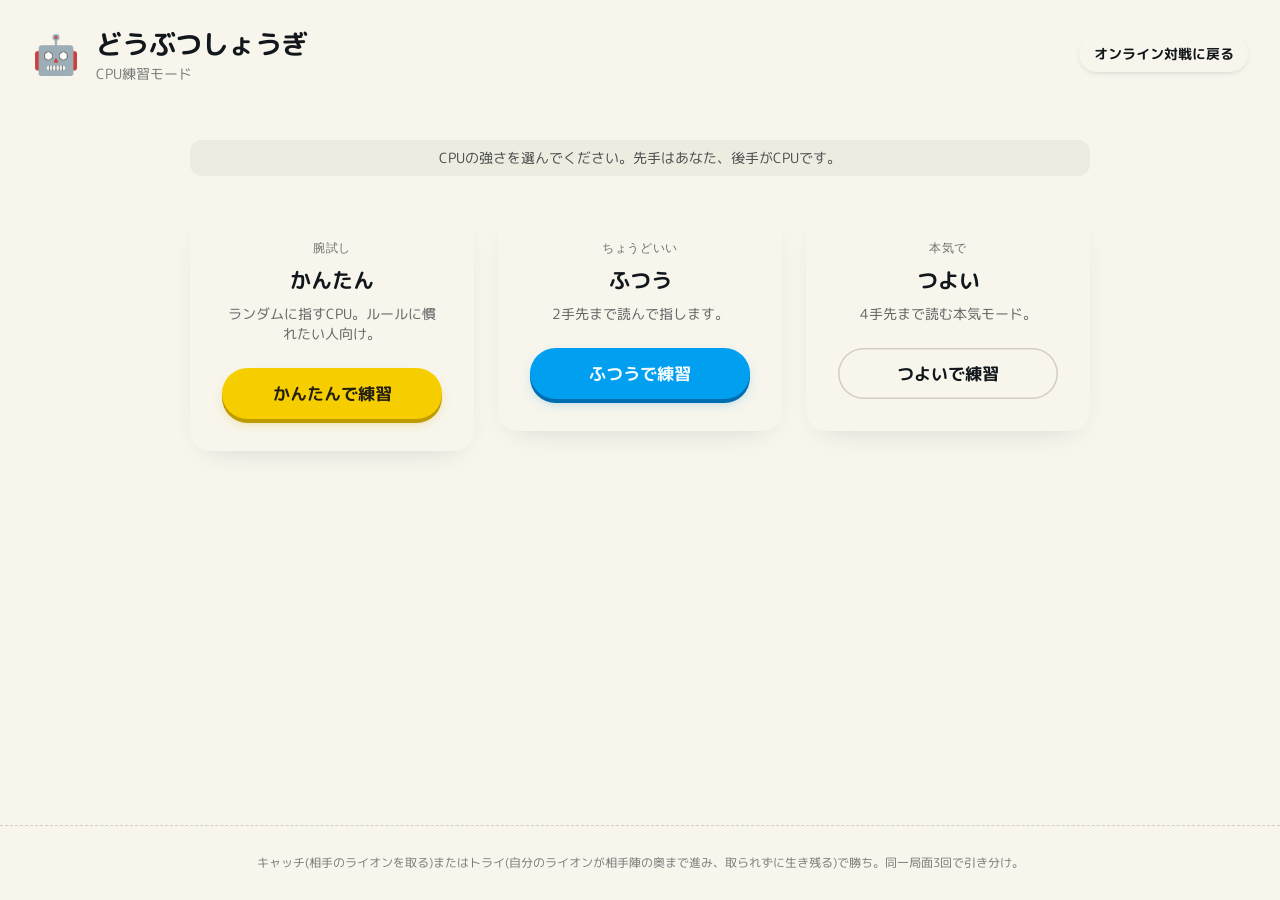
==== practice.html @ aa0f06c0 "CPU対戦モードを追加(3段階の強さ) js/cpu-ai.js: - ミニマックス+アルファベータ枝刈りによるCPU思考ルーチン(Firebase非依存) - かんたん=完全ランダム、ふつう=2手読" ====
<!DOCTYPE html>
<html lang="ja">
<head>
<meta charset="UTF-8" />
<meta name="viewport" content="width=device-width, initial-scale=1.0" />
<title>どうぶつしょうぎ CPU練習</title>
<link rel="preconnect" href="https://fonts.googleapis.com" />
<link rel="preconnect" href="https://fonts.gstatic.com" crossorigin />
<link href="https://fonts.googleapis.com/css2?family=Plus+Jakarta+Sans:wght@500;600;700&family=M+PLUS+Rounded+1c:wght@400;500;700;800&family=JetBrains+Mono:wght@500;600&display=swap" rel="stylesheet" />
<link rel="stylesheet" href="css/tokens.css" />
<link rel="stylesheet" href="css/style.css?v=5" />
</head>
<body>
  <header class="masthead">
    <div class="wordmark">
      <span class="character-mark" aria-hidden="true">🤖</span>
      <div>
        <h1>どうぶつしょうぎ</h1>
        <p class="wordmark-sub">CPU練習モード</p>
      </div>
    </div>
    <a class="btn btn--outline btn--sm" href="index.html">オンライン対戦に戻る</a>
  </header>

  <main>
    <!-- 難易度選択画面 -->
    <section id="select-screen" class="screen">
      <p class="status-msg">CPUの強さを選んでください。先手はあなた、後手がCPUです。</p>

      <div class="lobby-grid difficulty-grid">
        <div class="lobby-card difficulty-card">
          <span class="mono-label">腕試し</span>
          <h2>かんたん</h2>
          <p class="lobby-card-copy">ランダムに指すCPU。ルールに慣れたい人向け。</p>
          <button class="btn btn--pear difficulty-btn" data-difficulty="easy">かんたんで練習</button>
        </div>

        <div class="lobby-card difficulty-card">
          <span class="mono-label">ちょうどいい</span>
          <h2>ふつう</h2>
          <p class="lobby-card-copy">2手先まで読んで指します。</p>
          <button class="btn btn--cyan difficulty-btn" data-difficulty="normal">ふつうで練習</button>
        </div>

        <div class="lobby-card difficulty-card">
          <span class="mono-label">本気で</span>
          <h2>つよい</h2>
          <p class="lobby-card-copy">4手先まで読む本気モード。</p>
          <button class="btn btn--outline difficulty-btn" data-difficulty="hard">つよいで練習</button>
        </div>
      </div>
    </section>

    <!-- 対局画面 -->
    <section id="game-screen" class="screen hidden">
      <div class="game-header">
        <div class="room-chip">
          相手 <span id="difficulty-display" class="mono-num"></span>
        </div>
        <button id="change-difficulty-btn" class="btn btn--outline btn--sm">難易度を変える</button>
      </div>

      <p id="turn-indicator" class="status-msg"></p>
      <div id="result-msg" class="result-msg hidden"></div>
      <div class="game-actions">
        <button id="retry-btn" class="btn btn--pear hidden">もう一度</button>
      </div>

      <div class="game-area">
        <div class="hand hand--gote" id="hand-gote">
          <h3>CPU 持ち駒</h3>
          <div class="hand-pieces" id="hand-gote-pieces"></div>
        </div>

        <div id="board" class="board"></div>

        <div class="hand hand--sente" id="hand-sente">
          <h3>あなたの持ち駒</h3>
          <div class="hand-pieces" id="hand-sente-pieces"></div>
        </div>
      </div>
    </section>
  </main>

  <footer>
    <p>キャッチ(相手のライオンを取る)またはトライ(自分のライオンが相手陣の奥まで進み、取られずに生き残る)で勝ち。同一局面3回で引き分け。</p>
  </footer>

  <script src="js/game-logic.js?v=5"></script>
  <script src="js/cpu-ai.js?v=1"></script>
  <script src="js/practice.js?v=1"></script>
</body>
</html>
---- css/tokens.css ----
/* Hallmark tokens · genre: playful · theme: Hum (adapted for an app, not a marketing page) */
:root {
  /* paper — cream, never pure white */
  --color-paper: oklch(97% 0.012 95);
  --color-paper-2: oklch(94% 0.016 95);
  --color-paper-3: oklch(91% 0.020 95);

  /* ink — near-black with a cool tilt, never pure black */
  --color-ink: oklch(20% 0.012 250);
  --color-ink-2: oklch(42% 0.02 250);

  /* multi-accent: pear = sente / primary, cyan = gote / secondary, coral = pop / win */
  --color-accent: oklch(86% 0.18 95);
  --color-accent-deep: oklch(70% 0.16 95);
  --color-accent-ink: oklch(24% 0.03 95);

  --color-accent-2: oklch(66% 0.18 235);
  --color-accent-2-deep: oklch(50% 0.16 235);
  --color-accent-2-ink: oklch(98% 0.01 235);

  --color-accent-3: oklch(68% 0.24 18);
  --color-accent-3-deep: oklch(52% 0.20 18);
  --color-accent-3-ink: oklch(98% 0.01 18);

  --color-mint: oklch(80% 0.16 150);
  --color-focus: oklch(55% 0.20 250);
  --color-rule: oklch(85% 0.02 95);

  /* type */
  --font-display: "Plus Jakarta Sans", "M PLUS Rounded 1c", sans-serif;
  --font-body: "M PLUS Rounded 1c", "Plus Jakarta Sans", sans-serif;
  --font-mono: "JetBrains Mono", monospace;

  --text-xs: 0.75rem;
  --text-sm: 0.875rem;
  --text-md: 1.05rem;
  --text-lg: 1.3rem;
  --text-xl: 1.7rem;
  --text-display: clamp(1.7rem, 3vw + 1rem, 2.4rem);

  /* 4pt spacing scale */
  --space-3xs: 0.25rem;
  --space-2xs: 0.5rem;
  --space-xs: 0.75rem;
  --space-sm: 1rem;
  --space-md: 1.5rem;
  --space-lg: 2rem;
  --space-xl: 3rem;
  --space-2xl: 4.5rem;

  /* radii — Hum is the rounded theme, no square corners */
  --radius-card: 20px;
  --radius-pill: 999px;
  --radius-input: 12px;
  --radius-cell: 10px;

  /* motion */
  --ease-spring: cubic-bezier(0.34, 1.56, 0.64, 1);
  --ease-snap: cubic-bezier(0.22, 1, 0.36, 1);
  --ease-out: cubic-bezier(0.16, 1, 0.3, 1);
  --dur-short: 140ms;
  --dur-med: 220ms;
}

@media (prefers-reduced-motion: reduce) {
  :root {
    --ease-spring: var(--ease-out);
  }
}
---- css/style.css ----
/* Hallmark · pre-emit critique: P5 H4 E4 S4 R4 V4
 * genre: playful · theme: Hum (adapted: app, not a marketing page — no macrostructure
 *   catalog pick; structure follows the app's own two screens: Lobby + Board)
 * nav: n/a (utility masthead) · footer: Ft2 inline single line
 * designed-as-app
 */

* {
  box-sizing: border-box;
}

html, body {
  overflow-x: clip;
}

body {
  margin: 0;
  min-height: 100vh;
  display: flex;
  flex-direction: column;
  background: var(--color-paper);
  color: color-mix(in oklch, var(--color-ink) 88%, transparent);
  font-family: var(--font-body);
  font-feature-settings: "ss01" on;
}

h1, h2, h3 {
  font-family: var(--font-display);
  font-weight: 700;
  margin: 0;
  color: var(--color-ink);
}

.mono-label, .mono-num {
  font-family: var(--font-mono);
  font-variant-numeric: tabular-nums;
  letter-spacing: 0.06em;
}

.mono-label {
  display: inline-block;
  font-size: var(--text-xs);
  text-transform: uppercase;
  color: color-mix(in oklch, var(--color-ink) 60%, transparent);
  margin-bottom: var(--space-2xs);
}

/* ---------- masthead ---------- */

.masthead {
  display: flex;
  align-items: center;
  justify-content: space-between;
  gap: var(--space-md);
  flex-wrap: wrap;
  padding: var(--space-md) var(--space-lg);
}

.wordmark {
  display: flex;
  align-items: center;
  gap: var(--space-sm);
}

.character-mark {
  font-size: 2.4rem;
  line-height: 1;
  animation: character-pulse 4s var(--ease-out) infinite;
  transform-origin: center;
}

@keyframes character-pulse {
  0%, 100% { transform: scale(1) rotate(0deg); }
  50% { transform: scale(1.06) rotate(-4deg); }
}

.masthead h1 {
  font-size: var(--text-xl);
  letter-spacing: -0.02em;
}

.wordmark-sub {
  margin: 0;
  font-size: var(--text-sm);
  color: color-mix(in oklch, var(--color-ink) 55%, transparent);
}

.qr-block {
  margin: 0;
  display: flex;
  flex-direction: column;
  align-items: center;
  gap: var(--space-3xs);
  background: var(--color-paper-2);
  border-radius: var(--radius-card);
  padding: var(--space-xs);
}

.qr-block img {
  display: block;
  border-radius: var(--radius-input);
}

.qr-block figcaption {
  font-size: var(--text-xs);
  color: color-mix(in oklch, var(--color-ink) 55%, transparent);
}

/* ---------- layout shells ---------- */

main {
  flex: 1;
  display: flex;
  flex-direction: column;
  align-items: center;
  padding: var(--space-md) var(--space-lg) var(--space-2xl);
  width: 100%;
}

.screen.hidden, .hidden {
  display: none;
}

.status-msg {
  text-align: center;
  margin: var(--space-2xs) 0;
  padding: var(--space-2xs) var(--space-sm);
  background: var(--color-paper-2);
  border-radius: var(--radius-input);
  color: color-mix(in oklch, var(--color-ink) 75%, transparent);
  font-size: var(--text-sm);
}

.error-msg {
  color: var(--color-accent-3-deep);
  min-height: 1.2em;
  text-align: center;
  font-weight: 600;
}

/* 自分の番のときは手番表示を目立たせる */
.status-msg--mine {
  background: var(--color-accent);
  color: var(--color-accent-ink);
  font-weight: 700;
}

.result-msg {
  position: relative;
  text-align: center;
  font-size: var(--text-lg);
  font-weight: 700;
  font-family: var(--font-display);
  padding: var(--space-sm);
  background: var(--color-accent-3);
  color: var(--color-accent-3-ink);
  border-radius: var(--radius-card);
  margin: var(--space-2xs) 0;
  overflow: visible;
}

.result-msg--lose {
  background: var(--color-paper-3);
  color: var(--color-ink);
}

.result-msg--draw {
  background: var(--color-accent-2);
  color: var(--color-accent-2-ink);
}

.game-actions {
  display: flex;
  gap: var(--space-sm);
  align-items: center;
  justify-content: center;
  flex-wrap: wrap;
  margin: var(--space-2xs) 0 var(--space-sm);
}

.game-actions:empty {
  display: none;
}

/* ロビーのルール説明 */
.rules {
  width: 100%;
  max-width: 720px;
  margin-top: var(--space-lg);
  background: var(--color-paper-2);
  border-radius: var(--radius-card);
  padding: var(--space-sm) var(--space-md);
  font-size: var(--text-sm);
}

.rules summary {
  cursor: pointer;
  font-family: var(--font-display);
  font-weight: 700;
  color: var(--color-ink);
}

.rules ul {
  margin: var(--space-sm) 0 0;
  padding-left: 1.2em;
  line-height: 1.7;
}

.rules li + li {
  margin-top: var(--space-3xs);
}

.hand-empty {
  align-self: center;
  font-size: var(--text-xs);
  color: color-mix(in oklch, var(--color-ink) 45%, transparent);
}

/* ---------- lobby ---------- */

.lobby-grid {
  display: grid;
  grid-template-columns: 1.2fr 1fr;
  gap: var(--space-md);
  width: 100%;
  max-width: 720px;
  margin-top: var(--space-lg);
  align-items: start;
}

@media (max-width: 640px) {
  .lobby-grid {
    grid-template-columns: minmax(0, 1fr);
  }
}

.lobby-card {
  background: var(--color-paper);
  border-radius: var(--radius-card);
  padding: var(--space-lg);
  box-shadow: 0 12px 32px -18px oklch(20% 0.012 250 / 0.18);
}

.lobby-card--primary {
  background: var(--color-paper-2);
}

.lobby-card--secondary {
  background: var(--color-paper);
  border: 1.5px solid var(--color-rule);
}

.lobby-card h2 {
  font-size: var(--text-lg);
  margin-bottom: var(--space-2xs);
}

.lobby-card-copy {
  margin: 0 0 var(--space-md);
  color: color-mix(in oklch, var(--color-ink) 65%, transparent);
  font-size: var(--text-sm);
}

.lobby-card input {
  width: 100%;
  padding: var(--space-sm);
  font-family: var(--font-mono);
  font-size: var(--text-xl);
  letter-spacing: 0.3em;
  text-align: center;
  border: 1.5px solid var(--color-rule);
  border-radius: var(--radius-input);
  margin-bottom: var(--space-sm);
  background: var(--color-paper);
  color: var(--color-ink);
}

.lobby-card input:focus-visible {
  outline: 3px solid var(--color-focus);
  outline-offset: 2px;
}

/* ---------- button system (Hum canonical) ---------- */

.btn {
  --btn-face: var(--color-accent);
  --btn-ink: var(--color-ink);
  --btn-edge: var(--color-accent-deep);
  --btn-cast: oklch(76% 0.20 95 / 0.4);
  display: inline-flex;
  align-items: center;
  justify-content: center;
  gap: 0.5em;
  padding: 0.8rem 1.4rem;
  font-family: var(--font-display);
  font-weight: 600;
  font-size: var(--text-md);
  white-space: nowrap;
  text-decoration: none;
  border: 0;
  border-radius: var(--radius-pill);
  color: var(--btn-ink);
  background: var(--btn-face);
  cursor: pointer;
  position: relative;
  isolation: isolate;
  box-shadow: 0 4px 0 0 var(--btn-edge), 0 6px 12px -3px var(--btn-cast);
  transform: translateY(0);
  transition: transform var(--dur-short) var(--ease-snap),
              box-shadow var(--dur-short) var(--ease-snap),
              background-color 160ms, opacity 160ms;
}

.btn:hover:not(:disabled) {
  transform: translateY(-2px);
  box-shadow: 0 6px 0 0 var(--btn-edge), 0 12px 22px -4px var(--btn-cast);
}

.btn:active:not(:disabled) {
  transform: translateY(3px);
  box-shadow: 0 1px 0 0 var(--btn-edge), 0 2px 6px -2px var(--btn-cast);
  transition-duration: 70ms;
}

.btn:focus-visible {
  outline: 3px solid color-mix(in oklch, var(--btn-edge) 70%, var(--color-focus));
  outline-offset: 3px;
}

.btn:disabled {
  opacity: 0.5;
  cursor: not-allowed;
  pointer-events: none;
  transform: none;
  box-shadow: 0 4px 0 0 var(--btn-edge);
}

.btn--pear {
  --btn-face: var(--color-accent);
  --btn-edge: var(--color-accent-deep);
  --btn-ink: var(--color-accent-ink);
  --btn-cast: oklch(76% 0.20 95 / 0.4);
}

.btn--cyan {
  --btn-face: var(--color-accent-2);
  --btn-edge: var(--color-accent-2-deep);
  --btn-ink: var(--color-accent-2-ink);
  --btn-cast: oklch(60% 0.18 235 / 0.35);
}

.btn--soft {
  background: var(--color-paper-3);
  color: var(--color-ink);
  box-shadow: 0 2px 8px -4px oklch(20% 0.012 250 / 0.25);
}

.btn--soft:hover:not(:disabled) {
  transform: translateY(-1px);
  box-shadow: 0 4px 12px -4px oklch(20% 0.012 250 / 0.3);
}

.btn--soft:active:not(:disabled) {
  transform: translateY(1px);
}

.btn--outline {
  background: transparent;
  color: var(--color-ink);
  box-shadow: inset 0 0 0 1.5px var(--color-rule);
}

.btn--outline.btn--cyan {
  color: var(--color-accent-2-deep);
  box-shadow: inset 0 0 0 1.5px var(--color-accent-2);
}

.btn--outline:hover:not(:disabled) {
  transform: translateY(-1px);
  background: var(--color-paper-2);
}

.btn--outline:active:not(:disabled) {
  transform: translateY(1px);
}

.btn--sm {
  padding: 0.5rem 0.9rem;
  font-size: var(--text-sm);
  box-shadow: 0 2px 0 0 var(--btn-edge), 0 4px 8px -3px var(--btn-cast);
}

.btn--sm.btn--soft, .btn--sm.btn--outline {
  box-shadow: 0 2px 6px -3px oklch(20% 0.012 250 / 0.25);
}

/* ---------- game header ---------- */

.game-header {
  display: flex;
  flex-wrap: wrap;
  gap: var(--space-sm);
  align-items: center;
  justify-content: space-between;
  width: 100%;
  max-width: 640px;
  margin-bottom: var(--space-xs);
}

.room-chip {
  display: flex;
  align-items: center;
  gap: var(--space-xs);
  background: var(--color-paper-2);
  padding: var(--space-2xs) var(--space-sm);
  border-radius: var(--radius-pill);
  font-size: var(--text-sm);
}

#room-code-display {
  font-weight: 700;
  font-size: var(--text-md);
}

#player-role {
  font-family: var(--font-display);
  font-weight: 700;
  font-size: var(--text-sm);
  padding: var(--space-2xs) var(--space-sm);
  border-radius: var(--radius-pill);
}

#player-role.role-sente {
  background: var(--color-accent);
  color: var(--color-accent-ink);
}

#player-role.role-gote {
  background: var(--color-accent-2);
  color: var(--color-accent-2-ink);
}

#player-role.role-spectator {
  background: var(--color-paper-3);
  color: color-mix(in oklch, var(--color-ink) 60%, transparent);
}

/* ---------- board ---------- */

.game-area {
  display: flex;
  flex-direction: column;
  align-items: center;
  gap: var(--space-sm);
  width: 100%;
}

/* 通常(先手視点): 後手トレイ→盤→先手トレイ。後手番でプレイ中は自分のトレイを手前(下)に反転する */
.hand--gote { order: 1; }
.board { order: 2; }
.hand--sente { order: 3; }

.game-area.flipped .hand--gote { order: 3; }
.game-area.flipped .hand--sente { order: 1; }

.board {
  display: grid;
  grid-template-columns: repeat(3, minmax(0, 90px));
  grid-template-rows: repeat(4, 90px);
  gap: 4px;
  background: color-mix(in oklch, var(--color-ink) 70%, var(--color-accent) 10%);
  padding: 6px;
  border-radius: var(--radius-card);
  box-shadow: 0 16px 36px -20px oklch(20% 0.012 250 / 0.35);
}

.cell {
  background: var(--color-paper-2);
  display: flex;
  align-items: center;
  justify-content: center;
  font-size: 1.6rem;
  border-radius: var(--radius-cell);
  cursor: default;
  user-select: none;
  position: relative;
}

.cell.selectable {
  cursor: pointer;
}

.cell.selected {
  outline: 3px solid var(--color-accent-3);
  outline-offset: -3px;
}

.cell.destination::after {
  content: "";
  position: absolute;
  width: 18px;
  height: 18px;
  border-radius: 50%;
  background: color-mix(in oklch, var(--color-mint) 80%, black 10%);
  z-index: 2;
}

/* 駒にカーソルを載せたときの「この駒はここへ行ける」プレビュー */
.cell.reachable-preview {
  box-shadow: inset 0 0 0 3px color-mix(in oklch, var(--color-mint) 70%, var(--color-paper));
}

.cell.reachable-preview:not(.destination)::after {
  content: "";
  position: absolute;
  width: 14px;
  height: 14px;
  border-radius: 50%;
  background: color-mix(in oklch, var(--color-mint) 80%, black 10%);
  opacity: 0.8;
  z-index: 2;
}

/* 相手の駒があるマスへ行ける場合は、駒の上に「取れる」印を出す */
.cell.reachable-preview:has(.piece)::after,
.cell.destination:has(.piece)::after {
  width: auto;
  height: auto;
  top: 4px;
  left: 50%;
  transform: translateX(-50%);
  border-radius: var(--radius-pill);
  padding: 1px 6px;
  font-family: var(--font-display);
  font-size: 10px;
  font-weight: 700;
  color: var(--color-accent-3-ink);
  background: var(--color-accent-3);
  content: "とれる";
  opacity: 1;
  z-index: 4;
}

/* 直前の手(動かした元と先)を薄く示す */
.cell.last-move {
  background: color-mix(in oklch, var(--color-accent-3) 22%, var(--color-paper-2));
  box-shadow: inset 0 0 0 3px color-mix(in oklch, var(--color-accent-3) 45%, var(--color-paper-2));
}

.piece {
  position: relative;
  display: flex;
  flex-direction: column;
  align-items: center;
  justify-content: center;
  width: 78px;
  height: 78px;
  border-radius: calc(var(--radius-cell) - 2px);
  font-weight: 700;
  font-family: var(--font-display);
  line-height: 1.1;
  transition: transform var(--dur-med) var(--ease-spring);
}

.piece-name {
  font-size: var(--text-xs);
}

/* 駒の面の方向ドット。本物のどうぶつしょうぎと同じ表記。
   dr-1=前(上) / dr0=横 / dr1=後ろ(下)、dc-1=左 / dc0=中央 / dc1=右 */
.move-dot {
  position: absolute;
  width: 7px;
  height: 7px;
  border-radius: 50%;
  background: currentColor;
  opacity: 0.85;
  pointer-events: none;
}

.move-dot.dr-1 { top: 5px; }
.move-dot.dr0  { top: 50%; margin-top: -3.5px; }
.move-dot.dr1  { bottom: 5px; }
.move-dot.dc-1 { left: 5px; }
.move-dot.dc0  { left: 50%; margin-left: -3.5px; }
.move-dot.dc1  { right: 5px; }

.piece.owner-sente {
  background: var(--color-accent);
  color: var(--color-accent-ink);
}

.piece.owner-gote {
  background: var(--color-accent-2);
  color: var(--color-accent-2-ink);
}

.piece.piece-rotated {
  transform: rotate(180deg);
}

.piece .emoji {
  font-size: 1.4rem;
}

/* ---------- hand trays — colour-coded to each player's accent ---------- */

.hand {
  border-radius: var(--radius-card);
  padding: var(--space-xs) var(--space-md);
  min-width: 280px;
  max-width: 100%;
  text-align: center;
}

.hand--gote {
  background: color-mix(in oklch, var(--color-accent-2) 10%, var(--color-paper));
}

.hand--sente {
  background: color-mix(in oklch, var(--color-accent) 14%, var(--color-paper));
}

.hand h3 {
  margin: var(--space-3xs) 0;
  font-size: var(--text-sm);
  font-weight: 600;
  color: color-mix(in oklch, var(--color-ink) 70%, transparent);
}

.hand-pieces {
  display: flex;
  gap: var(--space-2xs);
  justify-content: center;
  flex-wrap: wrap;
  min-height: 50px;
}

.hand-piece {
  width: 46px;
  height: 46px;
  border-radius: var(--radius-input);
  background: var(--color-paper);
  box-shadow: 0 4px 10px -6px oklch(20% 0.012 250 / 0.3);
  display: flex;
  align-items: center;
  justify-content: center;
  font-size: 1.3rem;
  cursor: pointer;
  transition: transform var(--dur-med) var(--ease-spring), box-shadow var(--dur-short) var(--ease-out);
}

.hand-piece:hover:not(.disabled) {
  transform: translateY(-3px);
  box-shadow: 0 8px 16px -8px oklch(20% 0.012 250 / 0.35);
}

.hand-piece.selected {
  outline: 3px solid var(--color-accent-3);
}

.hand-piece.disabled {
  cursor: default;
  opacity: 0.55;
}

/* ---------- star-burst micro-celebration on win ---------- */

.star-burst {
  position: absolute;
  width: 26px;
  height: 26px;
  top: 50%;
  left: 50%;
  margin: -13px 0 0 -13px;
  background:
    linear-gradient(90deg, transparent 47%, var(--color-paper) 47% 53%, transparent 53%),
    linear-gradient(0deg,  transparent 47%, var(--color-paper) 47% 53%, transparent 53%);
  animation: star-burst 480ms var(--ease-snap) forwards;
  pointer-events: none;
}

@keyframes star-burst {
  0%   { transform: scale(0) rotate(0deg);   opacity: 1; }
  60%  { transform: scale(2.2) rotate(35deg); opacity: 0.85; }
  100% { transform: scale(3) rotate(45deg); opacity: 0; }
}

footer {
  text-align: center;
  padding: var(--space-sm);
  font-size: var(--text-xs);
  color: color-mix(in oklch, var(--color-ink) 55%, transparent);
  border-top: 1px dashed var(--color-rule);
  margin-top: var(--space-lg);
}

@media (prefers-reduced-motion: reduce) {
  .character-mark { animation: none; }
  .hand-piece, .piece, .btn { transition: none; }
  .star-burst { animation: none; opacity: 0; }
}

/* ---------- 大会モード ---------- */

.lobby-card--wide {
  width: 100%;
  max-width: 720px;
  margin-top: var(--space-md);
  background: color-mix(in oklch, var(--color-accent-2) 8%, var(--color-paper));
}

.field {
  display: block;
  margin-bottom: var(--space-sm);
  text-align: left;
}

.field > span {
  display: block;
  font-size: var(--text-xs);
  color: color-mix(in oklch, var(--color-ink) 60%, transparent);
  margin-bottom: var(--space-3xs);
}

.field input, .field select {
  width: 100%;
  padding: var(--space-xs) var(--space-sm);
  font-family: var(--font-body);
  font-size: var(--text-md);
  border: 1.5px solid var(--color-rule);
  border-radius: var(--radius-input);
  background: var(--color-paper);
  color: var(--color-ink);
  margin-bottom: 0;
}

.field input:focus-visible, .field select:focus-visible {
  outline: 3px solid var(--color-focus);
  outline-offset: 2px;
}

.lobby-card .field input[inputmode="numeric"] {
  font-family: var(--font-mono);
  letter-spacing: 0.3em;
  text-align: center;
  font-size: var(--text-xl);
}

.status-badge {
  font-family: var(--font-display);
  font-weight: 700;
  font-size: var(--text-sm);
  padding: var(--space-2xs) var(--space-sm);
  border-radius: var(--radius-pill);
  background: var(--color-paper-3);
}

.status-badge--running { background: var(--color-accent); color: var(--color-accent-ink); }
.status-badge--finished { background: var(--color-accent-2); color: var(--color-accent-2-ink); }

.t-layout {
  display: grid;
  grid-template-columns: minmax(0, 1fr) minmax(0, 1.4fr);
  gap: var(--space-md);
  width: 100%;
  max-width: 820px;
  margin-top: var(--space-sm);
}

@media (max-width: 640px) {
  .t-layout { grid-template-columns: minmax(0, 1fr); }
}

.t-card {
  background: var(--color-paper-2);
  border-radius: var(--radius-card);
  padding: var(--space-md);
  width: 100%;
  max-width: 820px;
  margin-top: var(--space-md);
  min-width: 0;
}

.t-layout .t-card { margin-top: 0; }

.t-card h3 {
  font-size: var(--text-md);
  margin-bottom: var(--space-xs);
}

.t-player-list {
  list-style: none;
  margin: 0 0 var(--space-sm);
  padding: 0;
  display: flex;
  flex-direction: column;
  gap: var(--space-3xs);
}

.t-player-list li {
  display: flex;
  align-items: center;
  gap: var(--space-2xs);
  padding: var(--space-2xs) var(--space-xs);
  background: var(--color-paper);
  border-radius: var(--radius-input);
}

.tag {
  display: inline-block;
  font-size: var(--text-xs);
  padding: 1px 8px;
  border-radius: var(--radius-pill);
  background: var(--color-paper-3);
  color: color-mix(in oklch, var(--color-ink) 70%, transparent);
  white-space: nowrap;
}

.tag--me { background: var(--color-accent); color: var(--color-accent-ink); }
.tag--done { background: var(--color-mint); color: var(--color-ink); }

.standings {
  width: 100%;
  border-collapse: collapse;
  font-size: var(--text-sm);
}

.standings th, .standings td {
  padding: var(--space-2xs) var(--space-xs);
  text-align: center;
  border-bottom: 1px dashed var(--color-rule);
}

.standings th:nth-child(2), .standings td:nth-child(2) { text-align: left; }
.standings th { font-weight: 600; color: color-mix(in oklch, var(--color-ink) 60%, transparent); }
.standings tr.me td { background: color-mix(in oklch, var(--color-accent) 25%, var(--color-paper)); }
.standings tr.me td:first-child { border-radius: var(--radius-input) 0 0 var(--radius-input); }
.standings tr.me td:last-child { border-radius: 0 var(--radius-input) var(--radius-input) 0; }

.round + .round { margin-top: var(--space-sm); }

.round h4 {
  font-family: var(--font-mono);
  font-size: var(--text-xs);
  letter-spacing: 0.08em;
  color: color-mix(in oklch, var(--color-ink) 55%, transparent);
  margin: 0 0 var(--space-2xs);
}

.match {
  display: flex;
  align-items: center;
  justify-content: space-between;
  gap: var(--space-sm);
  padding: var(--space-2xs) var(--space-sm);
  background: var(--color-paper);
  border-radius: var(--radius-input);
  flex-wrap: wrap;
}

.match + .match { margin-top: var(--space-3xs); }

.match--mine {
  box-shadow: inset 0 0 0 2px var(--color-accent);
}

.match-names {
  display: flex;
  align-items: center;
  gap: var(--space-2xs);
  font-weight: 600;
  min-width: 0;
}

.match-names .vs {
  font-family: var(--font-mono);
  font-size: var(--text-xs);
  color: color-mix(in oklch, var(--color-ink) 45%, transparent);
}

.match-names .winner {
  background-image: linear-gradient(color-mix(in oklch, var(--color-accent) 70%, transparent) 0 0);
  background-repeat: no-repeat;
  background-size: 100% 0.35em;
  background-position: 0 85%;
}

.match-action {
  display: flex;
  align-items: center;
  gap: var(--space-2xs);
}

.rest-note {
  margin: var(--space-2xs) 0 0;
  font-size: var(--text-xs);
  color: color-mix(in oklch, var(--color-ink) 50%, transparent);
}

/* ---------- CPU練習モード ---------- */

.difficulty-grid {
  grid-template-columns: repeat(3, 1fr);
  max-width: 900px;
}

@media (max-width: 860px) {
  .difficulty-grid {
    grid-template-columns: minmax(0, 1fr);
  }
}

.difficulty-card {
  display: flex;
  flex-direction: column;
  text-align: center;
  align-items: center;
}

.difficulty-card .btn {
  margin-top: auto;
  width: 100%;
}
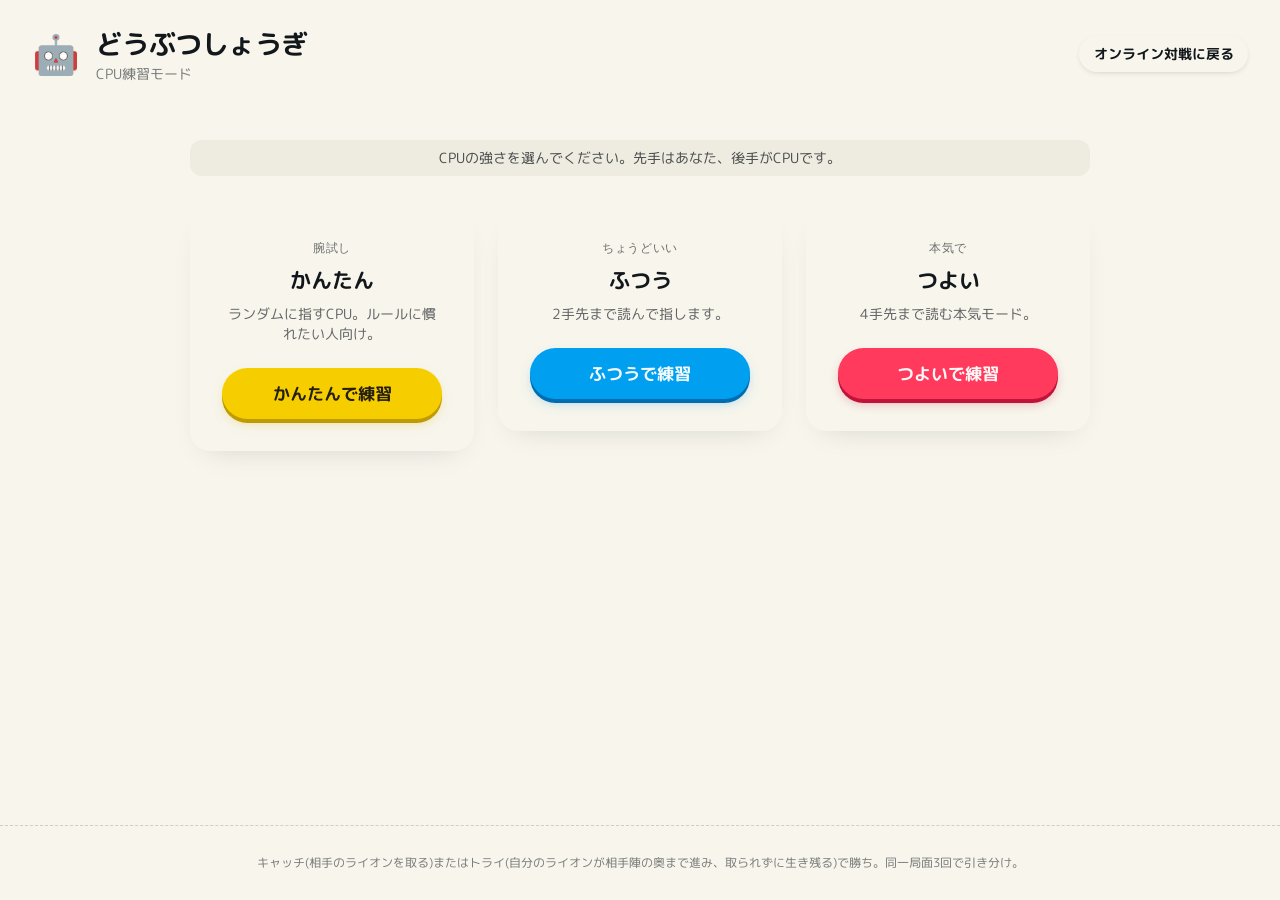
==== commit e8d2ec40: "CPU練習モードの「つよい」ボタンを赤色に変更 .btn--coral モディファイアを新設(既存のcoralアクセントトークンを流用)し、 アウトラインだったボタンを塗りつぶしの赤ボタンに変更して他" ====
--- a/practice.html
+++ b/practice.html
@@ -46,7 +46,7 @@
           <span class="mono-label">本気で</span>
           <h2>つよい</h2>
           <p class="lobby-card-copy">4手先まで読む本気モード。</p>
-          <button class="btn btn--outline difficulty-btn" data-difficulty="hard">つよいで練習</button>
+          <button class="btn btn--coral difficulty-btn" data-difficulty="hard">つよいで練習</button>
         </div>
       </div>
     </section>
--- a/css/style.css
+++ b/css/style.css
@@ -349,6 +349,13 @@
   --btn-cast: oklch(60% 0.18 235 / 0.35);
 }
 
+.btn--coral {
+  --btn-face: var(--color-accent-3);
+  --btn-edge: var(--color-accent-3-deep);
+  --btn-ink: var(--color-accent-3-ink);
+  --btn-cast: oklch(54% 0.20 18 / 0.4);
+}
+
 .btn--soft {
   background: var(--color-paper-3);
   color: var(--color-ink);
@@ -373,6 +380,11 @@
 .btn--outline.btn--cyan {
   color: var(--color-accent-2-deep);
   box-shadow: inset 0 0 0 1.5px var(--color-accent-2);
+}
+
+.btn--outline.btn--coral {
+  color: var(--color-accent-3-deep);
+  box-shadow: inset 0 0 0 1.5px var(--color-accent-3);
 }
 
 .btn--outline:hover:not(:disabled) {
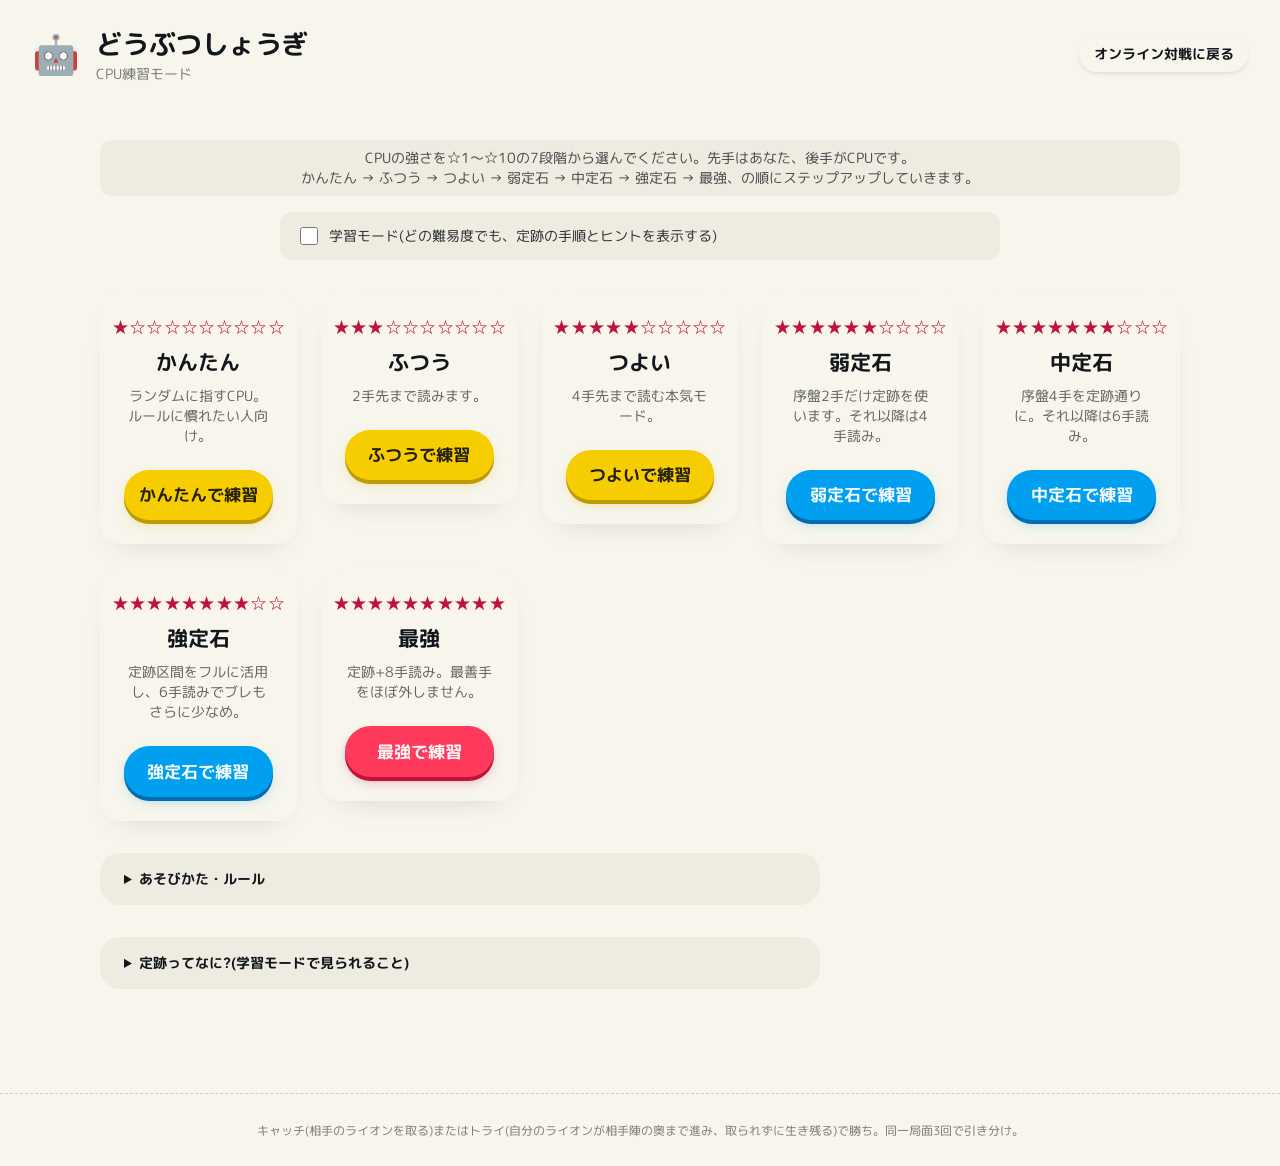
==== commit 2da09d0a: "CPUの強さを☆1〜☆10の7段階に再編し、定跡を学べる学習モードを追加 js/cpu-ai.js: - TIERS を新設(かんたん★1→ふつう★3→つよい★5→弱定石★6→中定石★7→   強定石" ====
--- a/practice.html
+++ b/practice.html
@@ -8,7 +8,7 @@
 <link rel="preconnect" href="https://fonts.gstatic.com" crossorigin />
 <link href="https://fonts.googleapis.com/css2?family=Plus+Jakarta+Sans:wght@500;600;700&family=M+PLUS+Rounded+1c:wght@400;500;700;800&family=JetBrains+Mono:wght@500;600&display=swap" rel="stylesheet" />
 <link rel="stylesheet" href="css/tokens.css" />
-<link rel="stylesheet" href="css/style.css?v=5" />
+<link rel="stylesheet" href="css/style.css?v=6" />
 </head>
 <body>
   <header class="masthead">
@@ -25,30 +25,44 @@
   <main>
     <!-- 難易度選択画面 -->
     <section id="select-screen" class="screen">
-      <p class="status-msg">CPUの強さを選んでください。先手はあなた、後手がCPUです。</p>
+      <p class="status-msg">
+        CPUの強さを☆1〜☆10の7段階から選んでください。先手はあなた、後手がCPUです。<br>
+        かんたん → ふつう → つよい → 弱定石 → 中定石 → 強定石 → 最強、の順にステップアップしていきます。
+      </p>
 
-      <div class="lobby-grid difficulty-grid">
-        <div class="lobby-card difficulty-card">
-          <span class="mono-label">腕試し</span>
-          <h2>かんたん</h2>
-          <p class="lobby-card-copy">ランダムに指すCPU。ルールに慣れたい人向け。</p>
-          <button class="btn btn--pear difficulty-btn" data-difficulty="easy">かんたんで練習</button>
-        </div>
+      <label class="learning-toggle">
+        <input type="checkbox" id="learning-mode-toggle" />
+        <span>学習モード(どの難易度でも、定跡の手順とヒントを表示する)</span>
+      </label>
 
-        <div class="lobby-card difficulty-card">
-          <span class="mono-label">ちょうどいい</span>
-          <h2>ふつう</h2>
-          <p class="lobby-card-copy">2手先まで読んで指します。</p>
-          <button class="btn btn--cyan difficulty-btn" data-difficulty="normal">ふつうで練習</button>
-        </div>
+      <div class="lobby-grid difficulty-grid" id="difficulty-grid">
+        <!-- js/practice.js が CpuAI.TIERS から自動生成する -->
+      </div>
 
-        <div class="lobby-card difficulty-card">
-          <span class="mono-label">本気で</span>
-          <h2>つよい</h2>
-          <p class="lobby-card-copy">4手先まで読む本気モード。</p>
-          <button class="btn btn--coral difficulty-btn" data-difficulty="hard">つよいで練習</button>
-        </div>
-      </div>
+      <details class="rules">
+        <summary>あそびかた・ルール</summary>
+        <ul>
+          <li>3×4の盤で、自分のライオンを守りながら相手のライオンをつかまえます。</li>
+          <li>駒の面にある点が、その駒の進める方向です。自分の駒にカーソルを載せる(またはタップ)と行けるマスが光ります。</li>
+          <li>ライオン🦁は全方向、ゾウ🐘は斜め、キリン🦒はたて・よこ、ヒヨコ🐤は前に1マスずつ動けます。</li>
+          <li>取った駒は持ち駒になり、自分の番に空いているマスへ打てます。</li>
+          <li>ヒヨコが相手の一番奥の列まで進むとニワトリ🐔になり、たて・よこ・前ななめに動けます。</li>
+          <li><strong>キャッチ:</strong> 相手のライオンを取ると勝ち。</li>
+          <li><strong>トライ:</strong> 自分のライオンが相手の一番奥の列に入り、次の相手の番で取られなければ勝ち。取れる位置に入ると取られて負けです。</li>
+          <li>同じ局面が3回くり返されると引き分け(千日手)です。</li>
+        </ul>
+      </details>
+
+      <details class="rules">
+        <summary>定跡ってなに?(学習モードで見られること)</summary>
+        <p class="lobby-card-copy">
+          「定跡」は、昔からの研究で「こう指せばうまくいく」とわかっている手順のことです。
+          このCPUには、実際に完全解析(コンピュータによる全局面の勝敗判定)で確認されている
+          序盤5手の定跡(通称「ゾウ冠」の基本形)が組み込まれています。「弱定石」以上の
+          CPUはこの手順を序盤で使いますし、学習モードをONにすると、あなたの番のときにも
+          「次にどう指すとよいか」のヒントが表示されます。
+        </p>
+      </details>
     </section>
 
     <!-- 対局画面 -->
@@ -61,6 +75,7 @@
       </div>
 
       <p id="turn-indicator" class="status-msg"></p>
+      <div id="joseki-hint" class="status-msg status-msg--hint hidden"></div>
       <div id="result-msg" class="result-msg hidden"></div>
       <div class="game-actions">
         <button id="retry-btn" class="btn btn--pear hidden">もう一度</button>
@@ -87,7 +102,7 @@
   </footer>
 
   <script src="js/game-logic.js?v=5"></script>
-  <script src="js/cpu-ai.js?v=1"></script>
-  <script src="js/practice.js?v=1"></script>
+  <script src="js/cpu-ai.js?v=2"></script>
+  <script src="js/practice.js?v=2"></script>
 </body>
 </html>
--- a/css/style.css
+++ b/css/style.css
@@ -913,11 +913,11 @@
 /* ---------- CPU練習モード ---------- */
 
 .difficulty-grid {
-  grid-template-columns: repeat(3, 1fr);
-  max-width: 900px;
-}
-
-@media (max-width: 860px) {
+  grid-template-columns: repeat(auto-fit, minmax(180px, 1fr));
+  max-width: 1080px;
+}
+
+@media (max-width: 480px) {
   .difficulty-grid {
     grid-template-columns: minmax(0, 1fr);
   }
@@ -928,9 +928,60 @@
   flex-direction: column;
   text-align: center;
   align-items: center;
+  padding: var(--space-md);
+}
+
+.difficulty-card .mono-label {
+  font-size: var(--text-md);
+  letter-spacing: 0.02em;
+  color: var(--color-accent-3-deep);
 }
 
 .difficulty-card .btn {
   margin-top: auto;
   width: 100%;
 }
+
+.learning-toggle {
+  display: flex;
+  align-items: center;
+  gap: var(--space-2xs);
+  max-width: 720px;
+  margin: var(--space-sm) auto 0;
+  padding: var(--space-xs) var(--space-sm);
+  background: var(--color-paper-2);
+  border-radius: var(--radius-input);
+  font-size: var(--text-sm);
+  cursor: pointer;
+}
+
+.learning-toggle input {
+  width: 1.1rem;
+  height: 1.1rem;
+  accent-color: var(--color-accent-2);
+}
+
+.status-msg--hint {
+  background: color-mix(in oklch, var(--color-accent-2) 18%, var(--color-paper-2));
+  text-align: left;
+  line-height: 1.6;
+}
+
+/* 学習モードで盤面に表示するおすすめの一手(移動元/移動先) */
+.cell.hint-from,
+.cell.hint-to {
+  box-shadow: inset 0 0 0 3px var(--color-accent-2);
+  animation: hint-pulse 1.4s ease-in-out infinite;
+}
+
+@keyframes hint-pulse {
+  0%, 100% { box-shadow: inset 0 0 0 3px color-mix(in oklch, var(--color-accent-2) 60%, transparent); }
+  50% { box-shadow: inset 0 0 0 3px var(--color-accent-2); }
+}
+
+@media (prefers-reduced-motion: reduce) {
+  .cell.hint-from, .cell.hint-to {
+    animation: none;
+    box-shadow: inset 0 0 0 3px var(--color-accent-2);
+  }
+}
